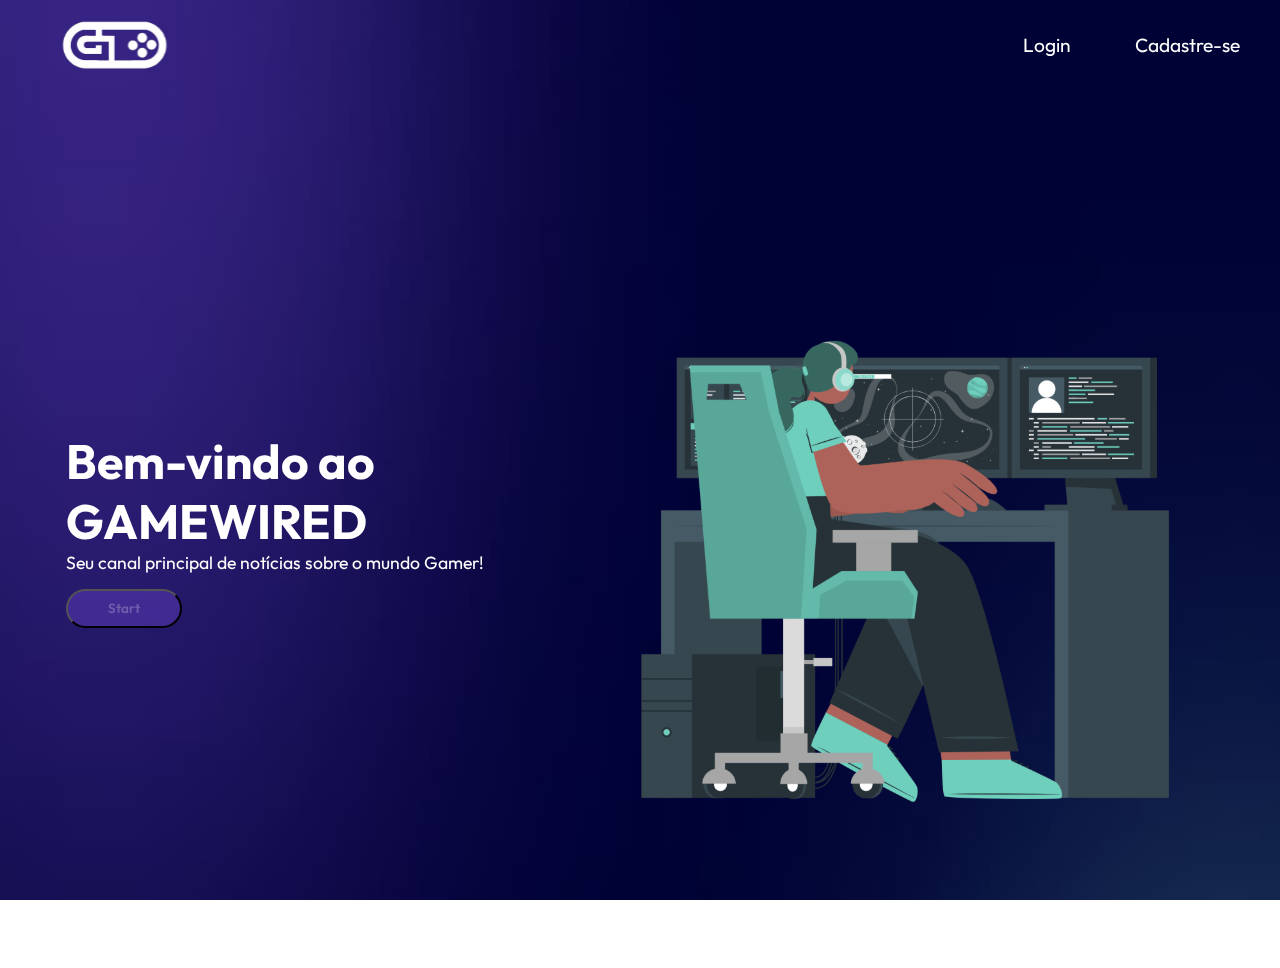
==== index.html @ 9271dee2 "Small Update" ====
<!DOCTYPE html>
<html lang="pt-BR, en">
<head>
    <meta charset="UTF-8">
    <meta name="viewport" content="width=device-width, initial-scale=1.0">

    <link rel="stylesheet" href="ASSETS/CSS/style.css">
    <link rel="stylesheet" href="ASSETS/MEDIAQ/mobile.css">
    <link rel="stylesheet" href="ASSETS/MEDIAQ/tablet.css">

    <title>GameWired</title>
</head>
<body>
    <header>
        <nav>
            <img src="ASSETS/IMGS/photos/logo.svg" alt="Logo" class="logo">

            <div>
                <a href="">
                    Login
                </a><a href="">
                    Cadastre-se
                </a>
            </div>
        </nav>
    </header>

    <main>
        <section>
            <div class="welcome">
                <h1>
                    Bem-vindo ao
                </h1>
                <span>
                    GAMEWIRED
                </span>

                <p>
                    Seu canal principal de notícias sobre o mundo Gamer!
                </p>

                <a href="ASSETS/PAGES/home.html">
                    <button>
                        Start
                    </button>
                </a>
            </div>

            <div class="img">
                <img src="ASSETS/IMGS/photos/Gaming-cuate (2) 2.svg" alt="">
            </div>

        </section>
    </main>
</body>
</html>
---- ASSETS/CSS/style.css ----
@import url('https://fonts.googleapis.com/css2?family=Fira+Code:wght@300..700&family=Outfit:wght@100..900&display=swap');


    *{
        margin: 0;
    padding: 0;
    box-sizing: border-box;
    font-family: 'Outfit';
}

body{
    background-image: url(../IMGS/photos/fundo.webp);
    background-repeat: no-repeat;
    background-size: cover;
    position: fixed;
}

header{
    width: 100vw;
    height: 10vh;
}

header > nav {
    display: flex;
    justify-content: space-between;
    align-items: center;
    height: 10vh;
}

header > nav .logo{
    width: 10vw;
    height: 12vh;
}

header > nav a{
    font-size: 1.2rem;
    text-decoration: none;
    color: #FFFFFF;
    padding: 20px;
    margin-right: 20px;

    &:hover{
        background-color: #8E5AFF;
        border-radius: 50px;
    }
}

main{
    width: 100vw;
    margin: 13vh 0px;
}

main > section {
    display: flex;
    justify-content: space-around;
    align-items: center;
}

main > section .welcome{
    color: #FFFFFF;

}

main > section h1{
    font-size: 4rem;

}

main > section span{
    font-size: 4rem;
    font-weight: bold;
}

main > section p{
    font-size: 1.2rem;
}

main > section button{
    width: 116px;
    height: 39px;
    border-radius: 50px;
    margin-top: 15px;
    color: #ffffff3d;
    background-color: #8e5aff46;
    font-weight: 600;

    &:hover{
        background-color: #8E5AFF;
        color: #FFFFFF;
    }
}
---- ASSETS/MEDIAQ/mobile.css ----
@media (max-width: 728px){

    body{
        background-image: url(../IMGS/photos/mobile.webp);
    }

    header > nav .logo{
        height: 18vh;
        width: 20vw;
    }

    header > nav a{
        font-size: 1.1rem;
        padding: 10px;
    }

    main > section{
        margin: 0px 10vw;
    }

    main > section h1{
        font-size: 2rem;
        text-wrap: nowrap;
    }

    main > section span{
        font-size: 2rem;
    }

    main > section p{
        font-size: 1.1rem;
    }

    main > section .img{
        display: none;
    }

    main > section img{
        visibility: hidden;
    }
}
---- ASSETS/MEDIAQ/tablet.css ----
@media (min-width: 729px) and (max-width: 1280px){
    body{
        background-image: url(../IMGS/photos/tablet.webp);
    }

    header > nav .logo{
        height: 14vh;
        width: 18vw;
    }

    main > section .welcome{
        margin: 20px;
    }

    main > section h1{
        font-size: 3rem;

    }

    main > section span{
        font-size: 3rem;
    }

    main > section p{
        font-size: 1.1rem;
    }

    main > section img{
        width: 50vw;
    }
}
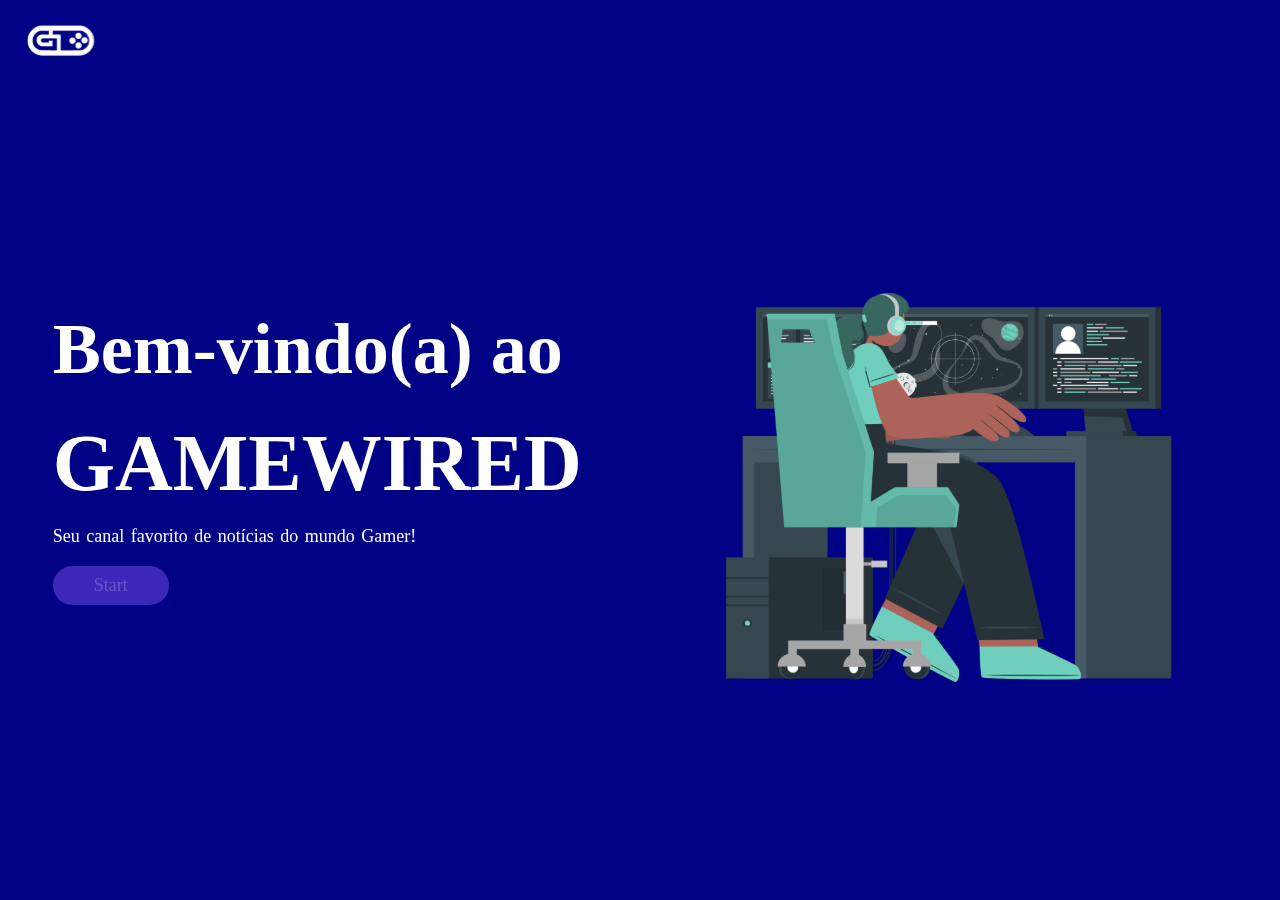
==== commit 3a43eb30: "Mudanças" ====
--- a/index.html
+++ b/index.html
@@ -1,56 +1,55 @@
 <!DOCTYPE html>
-<html lang="pt-BR, en">
+<html lang="en">
 <head>
     <meta charset="UTF-8">
     <meta name="viewport" content="width=device-width, initial-scale=1.0">
 
-    <link rel="stylesheet" href="ASSETS/CSS/style.css">
-    <link rel="stylesheet" href="ASSETS/MEDIAQ/mobile.css">
-    <link rel="stylesheet" href="ASSETS/MEDIAQ/tablet.css">
+
+    <link rel="apple-touch-icon" sizes="180x180" href="assets/favicon/apple-touch-icon.png">
+    <link rel="icon" type="image/png" sizes="32x32" href="assets/favicon/favicon-32x32.png">
+    <link rel="icon" type="image/png" sizes="16x16" href="assets/favicon/favicon-16x16.png">
+    <link rel="manifest" href="assets/favicon/site.webmanifest">
+    <link href="https://fonts.googleapis.com/icon?family=Material+Icons" rel="preconnect">
+    <link type="text/css" rel="stylesheet" href="css/materialize.min.css"  media="screen,projection">
+
+    <link rel="stylesheet" href="assets/css/reset.css">
+    <link rel="stylesheet" href="assets/css/style.css">
 
     <title>GameWired</title>
 </head>
 <body>
     <header>
-        <nav>
-            <img src="ASSETS/IMGS/photos/logo.svg" alt="Logo" class="logo">
-
-            <div>
-                <a href="">
-                    Login
-                </a><a href="">
-                    Cadastre-se
-                </a>
-            </div>
-        </nav>
+        <img
+            src="assets/imgs/logo.svg"
+            alt="Logo-GameWired">
     </header>
 
-    <main>
-        <section>
-            <div class="welcome">
-                <h1>
-                    Bem-vindo ao
-                </h1>
-                <span>
-                    GAMEWIRED
-                </span>
+<main>
+    <div class="text-area">
+        <h1>
+            Bem-vindo(a) ao
+        </h1>
 
-                <p>
-                    Seu canal principal de notícias sobre o mundo Gamer!
-                </p>
+        <span>
+            GAMEWIRED
+        </span>
 
-                <a href="ASSETS/PAGES/home.html">
-                    <button>
-                        Start
-                    </button>
-                </a>
-            </div>
+        <p>
+            Seu canal favorito de notícias do mundo Gamer!
+        </p>
 
-            <div class="img">
-                <img src="ASSETS/IMGS/photos/Gaming-cuate (2) 2.svg" alt="">
-            </div>
+        <a href="">
+            <button>
+                Start
+            </button>
+        </a>
+    </div>
 
-        </section>
-    </main>
+    <img
+        src="assets/imgs/Gaming.svg"
+        alt="Desenho representativo">
+</main>
+
+    <script type="text/javascript" src="js/materialize.min.js"></script>
 </body>
 </html>
--- a/assets/css/style.css
+++ b/assets/css/style.css
@@ -0,0 +1,8 @@
+@import url(imports/global.css);
+@import url(imports/index.css);
+
+
+/* Responsividade*/
+
+@import url(medias/mobile.css);
+@import url(medias/tablet.css);
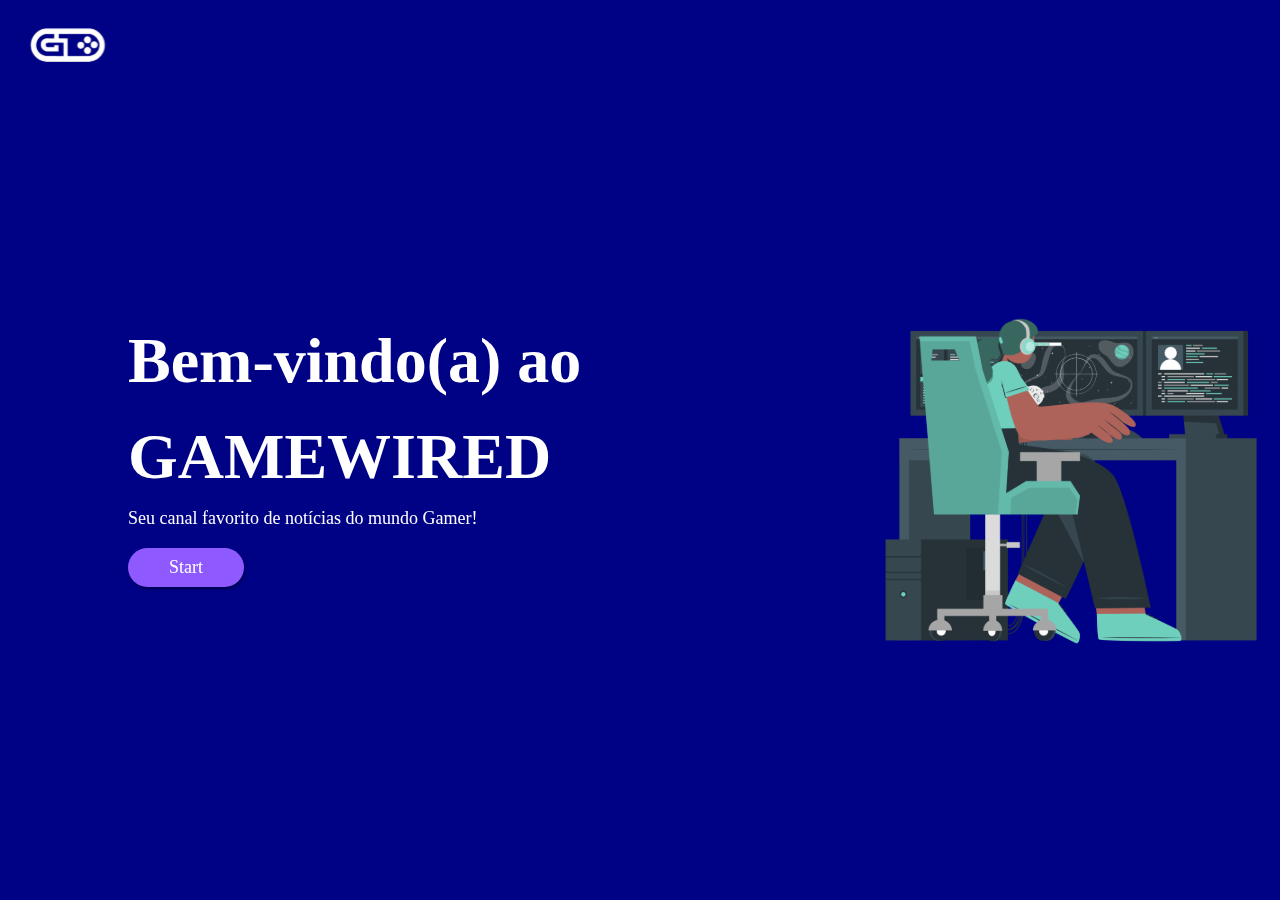
==== commit 5fdc563e: "Estou ficando louco" ====
--- a/index.html
+++ b/index.html
@@ -1,5 +1,5 @@
 <!DOCTYPE html>
-<html lang="en">
+<html lang="pt-BR">
 <head>
     <meta charset="UTF-8">
     <meta name="viewport" content="width=device-width, initial-scale=1.0">
@@ -12,8 +12,10 @@
     <link href="https://fonts.googleapis.com/icon?family=Material+Icons" rel="preconnect">
     <link type="text/css" rel="stylesheet" href="css/materialize.min.css"  media="screen,projection">
 
-    <link rel="stylesheet" href="assets/css/reset.css">
     <link rel="stylesheet" href="assets/css/style.css">
+    <link rel="stylesheet" href="assets/css/index.css">
+    <link rel="stylesheet" href="assets/css/medias/mobile.css">
+    <link rel="stylesheet" href="assets/css/medias/tablet.css">
 
     <title>GameWired</title>
 </head>
@@ -25,29 +27,31 @@
     </header>
 
 <main>
-    <div class="text-area">
-        <h1>
-            Bem-vindo(a) ao
-        </h1>
+    <div class="content">
+            <div class="text-area">
+                <h1>
+                    Bem-vindo(a) ao
+                </h1>
 
-        <span>
-            GAMEWIRED
-        </span>
+            <span>
+                GAMEWIRED
+            </span>
 
-        <p>
-            Seu canal favorito de notícias do mundo Gamer!
-        </p>
+            <p>
+                Seu canal favorito de notícias do mundo Gamer!
+            </p>
 
-        <a href="">
-            <button>
-                Start
-            </button>
-        </a>
+            <a href="assets/pages/abas/home.html">
+                <button>
+                    Start
+                </button>
+            </a>
+        </div>
+
+        <img
+            src="assets/imgs/Gaming.svg"
+            alt="Desenho representativo">
     </div>
-
-    <img
-        src="assets/imgs/Gaming.svg"
-        alt="Desenho representativo">
 </main>
 
     <script type="text/javascript" src="js/materialize.min.js"></script>
--- a/assets/css/style.css
+++ b/assets/css/style.css
@@ -1,8 +1,2 @@
+@import url(imports/reset.css);
 @import url(imports/global.css);
-@import url(imports/index.css);
-
-
-/* Responsividade*/
-
-@import url(medias/mobile.css);
-@import url(medias/tablet.css);
--- a/assets/css/index.css
+++ b/assets/css/index.css
@@ -0,0 +1,61 @@
+header {
+    width: 100vw;
+    height: 10vh;
+
+    & img{
+        height: 10vh;
+    }
+}
+
+main > .content {
+    display: flex;
+    align-items: center;
+    justify-content: space-around;
+    height: 80vh;
+}
+
+main > .content > .text-area{
+    color: #ffffff;
+    width: 30%;
+}
+
+main > .content h1{
+    font-size: 4.5rem;
+    font-weight: 700;
+}
+
+main > .content span{
+    font-size: 5rem;
+    font-weight: 700;
+}
+
+main > .content p{
+    font-size: 1.125rem;
+}
+
+main > .content a{
+    text-decoration: none;
+    text-align: center;
+    font-size: 1.125rem;
+
+    & button{
+        width: 116px;
+        height: 39px;
+        margin-top: 1rem;
+        color: #ffffff48;
+        border-radius: 50px;
+        background-color: #8e5aff2a;
+        box-shadow: 1px 2px 3px #00000069;
+
+        &:hover{
+            color: #ffffff;
+            background-color: #8E5AFF;
+            transform: scale(1.2);
+            transition: 1s;
+        }
+    }
+}
+
+main > .content img{
+    height: 60vh;
+}
--- a/assets/css/medias/mobile.css
+++ b/assets/css/medias/mobile.css
@@ -0,0 +1,43 @@
+@media (max-width: 767px){
+    body{
+        position: fixed;
+        object-fit: cover;
+        background-image: url(/GameWired/assets/imgs/Mobile.webp);
+    }
+
+    header > img{
+        height: 8vh;
+    }
+
+    main > .content > .text-area{
+        width: auto;
+        text-wrap: nowrap;
+        margin: auto 3rem;
+    }
+
+    main > .content h1{
+        font-size: 2.75rem;
+
+    }
+
+    main > .content span{
+        font-size: 2.75rem;
+    }
+
+    main > .content p{
+        font-size: 1rem;
+    }
+
+    main > .content a{
+        font-size: 1rem;
+
+        & button{
+            background-color: #8E5AFF;
+            color: #ffffff;
+        }
+    }
+
+    main > .content img{
+        visibility: hidden;
+    }
+}
--- a/assets/css/medias/tablet.css
+++ b/assets/css/medias/tablet.css
@@ -0,0 +1,63 @@
+@media (min-width: 768px) and (max-width: 1440px){
+    body{
+        position: fixed;
+        object-fit: cover;
+        background-image: url(/GameWired/assets/imgs/tablet.webp);
+    }
+
+    main > .content > .text-area{
+        width: auto;
+        margin: auto 17rem;
+        text-wrap: nowrap;
+    }
+
+    main > .content h1{
+        font-size: 4rem;
+    }
+
+    main > .content span{
+        font-size: 4rem;
+    }
+
+    main > .content p{
+        font-size: 1.5rem;
+    }
+
+    main > .content a button{
+        color: #ffffff;
+        font-size: 1.125rem;
+        background-color: #8E5AFF;
+    }
+
+    main > .content img {
+        visibility: hidden;
+    }
+}
+
+@media (min-width: 1024px) and (max-width: 1440px) and (orientation: landscape) {
+    body{
+        background-image: url(/GameWired/assets/imgs/TabletPaisagem.webp);
+        object-fit: cover;
+    }
+
+    main > .content > .text-area {
+        margin-left: 10%;
+    }
+
+    main > .content h1 {
+        font-size: 4rem;
+    }
+
+    main > .content span{
+        font-size: 4rem;
+    }
+
+    main > .content p {
+        font-size: 1.125rem;
+    }
+
+    main > .content img {
+        height: 50vh;
+        visibility: visible;
+    }
+}
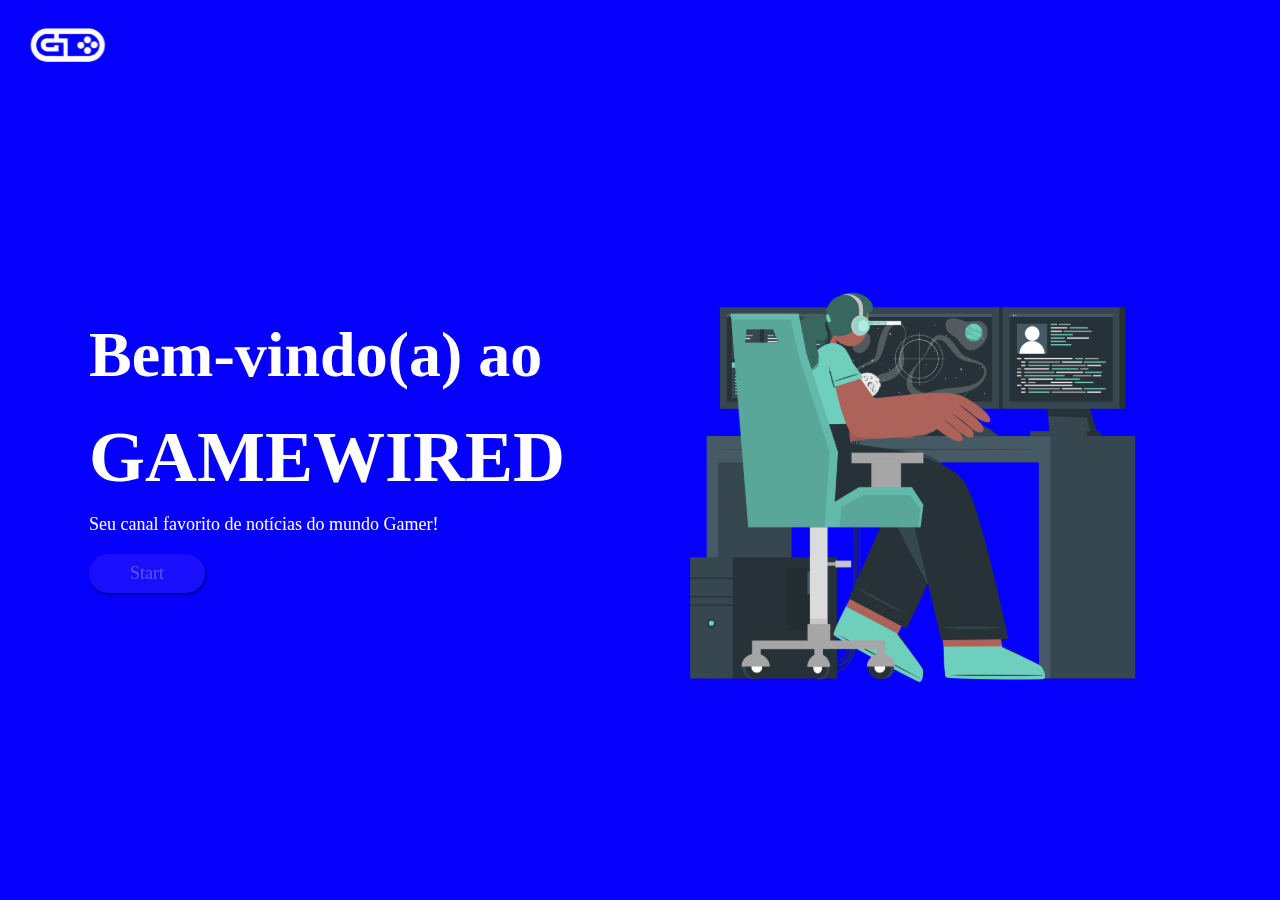
==== commit 27433080: "Update" ====
--- a/index.html
+++ b/index.html
@@ -16,6 +16,8 @@
     <link rel="stylesheet" href="assets/css/index.css">
     <link rel="stylesheet" href="assets/css/medias/mobile.css">
     <link rel="stylesheet" href="assets/css/medias/tablet.css">
+    <link rel="stylesheet" href="assets/css/medias/universal.css">
+    <link rel="stylesheet" href="assets/css/imports/global.css">
 
     <title>GameWired</title>
 </head>
@@ -48,9 +50,11 @@
             </a>
         </div>
 
-        <img
-            src="assets/imgs/Gaming.svg"
-            alt="Desenho representativo">
+        <div class="img">
+            <img
+                src="assets/imgs/Gaming.svg"
+                alt="Desenho representativo">
+        </div>
     </div>
 </main>
 
--- a/assets/css/index.css
+++ b/assets/css/index.css
@@ -7,55 +7,52 @@
     }
 }
 
-main > .content {
-    display: flex;
-    align-items: center;
-    justify-content: space-around;
-    height: 80vh;
-}
+main {
+    & .content {
+        display: flex;
+        align-items: center;
+        justify-content: space-around;
+        height: 80vh;
+    }
 
-main > .content > .text-area{
-    color: #ffffff;
-    width: 30%;
-}
+    & .content > .text-area{
+        color: #ffffff;
+        width: 30%;
+    }
 
-main > .content h1{
-    font-size: 4.5rem;
-    font-weight: 700;
-}
+    & .content h1{
+        font-weight: 700;
+    }
 
-main > .content span{
-    font-size: 5rem;
-    font-weight: 700;
-}
+    & .content span{
+        font-size: 5rem;
+        font-weight: 700;
+    }
 
-main > .content p{
-    font-size: 1.125rem;
-}
+    & .content a{
+        text-decoration: none;
+        text-align: center;
+        font-size: 1.125rem;
 
-main > .content a{
-    text-decoration: none;
-    text-align: center;
-    font-size: 1.125rem;
+        & button{
+            width: 116px;
+            height: 39px;
+            margin-top: 1rem;
+            color: #ffffff48;
+            border-radius: 50px;
+            background-color: #8e5aff2a;
+            box-shadow: 1px 2px 3px #00000069;
 
-    & button{
-        width: 116px;
-        height: 39px;
-        margin-top: 1rem;
-        color: #ffffff48;
-        border-radius: 50px;
-        background-color: #8e5aff2a;
-        box-shadow: 1px 2px 3px #00000069;
-
-        &:hover{
-            color: #ffffff;
-            background-color: #8E5AFF;
-            transform: scale(1.2);
-            transition: 1s;
+            &:hover{
+                color: #ffffff;
+                background-color: #8E5AFF;
+                transform: scale(1.2);
+                transition: 1s;
+            }
         }
     }
+
+    & .content img{
+        height: 60vh;
+    }
 }
-
-main > .content img{
-    height: 60vh;
-}
--- a/assets/css/medias/mobile.css
+++ b/assets/css/medias/mobile.css
@@ -1,43 +1,147 @@
-@media (max-width: 767px){
+/* 📱 Dispositivos Pequenos */
+@media (max-width: 360px) {
     body{
-        position: fixed;
-        object-fit: cover;
-        background-image: url(/GameWired/assets/imgs/Mobile.webp);
-    }
-
-    header > img{
-        height: 8vh;
-    }
-
-    main > .content > .text-area{
-        width: auto;
-        text-wrap: nowrap;
-        margin: auto 3rem;
-    }
-
-    main > .content h1{
-        font-size: 2.75rem;
+        background-image: url(/GameWired/assets/imgs/Fundos/MobilePequeno.webp);
 
     }
 
-    main > .content span{
-        font-size: 2.75rem;
+    main{
+
+        & .content{
+             display: flex;
+             align-items: start;
+             flex-direction: column;
+            justify-content: center;
+        }
+
+        & .content .text-area{
+            width: 100%;
+            padding: 1rem;
+        }
+
+
+        & .content h1{
+            font-size: 2.2rem;
+            text-wrap: nowrap;
+        }
+
+        & .content span{
+            font-size: 2.75rem
+        }
+
+        & .content p {
+            font-size: 0.8rem;
+            text-wrap: nowrap;
+        }
+
+        & .content a{
+            font-size: 1rem;
+
+            & button{
+                color: #ffffff;
+                background-color: #8E5AFF;
+                box-shadow: 1px 2px 3px #00000069;
+            }
+        }
+
+        & .content .img{
+           display: none;
+        }
+    }
+}
+
+/* 📲 Celulares Médios */
+@media (max-width: 390px) {
+    body{
+        background-image: url(/GameWired/assets/imgs/Fundos/MobileMedio.webp);
     }
 
-    main > .content p{
-        font-size: 1rem;
+    main{
+
+        & .content{
+            display: flex;
+            align-items: start;
+            flex-direction: column;
+            justify-content: center;
+        }
+
+        & .content .text-area{
+            width: 100%;
+            padding: 1rem;
+        }
+
+        & .content h1{
+            font-size: 2.75rem;
+        }
+
+        & .content span{
+            font-size: 3.5rem;
+        }
+
+        & .content p{
+            font-size: 1rem;
+        }
+
+        & .content a{
+            font-size: 1rem;
+
+            & button{
+                color: #ffffff;
+                background-color: #8E5AFF;
+                box-shadow: 1px 2px 3px #00000069;
+            }
+        }
+
+        & .content .img{
+            display: none;
+        }
+    }
+}
+
+/* 📲 Celulares Grandes */
+@media (max-width: 430px) {
+    body{
+        background-image: url(/GameWired/assets/imgs/Fundos/MobileGrande.webp);
     }
 
-    main > .content a{
-        font-size: 1rem;
+    main{
 
-        & button{
-            background-color: #8E5AFF;
-            color: #ffffff;
+        & .content{
+            display: flex;
+            align-items: start;
+            flex-direction: column;
+            justify-content: center;
+        }
+
+        & .content .text-area{
+            width: 100%;
+            padding: 2.5rem;
+        }
+
+        & .content h1{
+            font-size: 2.75rem;
+        }
+
+        & .content span{
+            font-size: 3.5rem;
+        }
+
+        & .content p{
+            font-size: 1rem;
+        }
+
+        & .content a{
+            font-size: 1rem;
+
+            & button{
+                color: #ffffff;
+                background-color: #8E5AFF;
+                box-shadow: 1px 2px 3px #00000069;
+            }
+        }
+
+        & .content .img{
+            display: none;
         }
     }
-
-    main > .content img{
-        visibility: hidden;
-    }
 }
--- a/assets/css/medias/tablet.css
+++ b/assets/css/medias/tablet.css
@@ -1,63 +1,71 @@
-@media (min-width: 768px) and (max-width: 1440px){
+/* 💻 Tablets Médios */
+@media (max-width: 768px) {
     body{
-        position: fixed;
-        object-fit: cover;
-        background-image: url(/GameWired/assets/imgs/tablet.webp);
+        background-image: url(/GameWired/assets/imgs/Fundos/TabletsMedio.webp);
     }
 
-    main > .content > .text-area{
-        width: auto;
-        margin: auto 17rem;
-        text-wrap: nowrap;
-    }
+    main{
 
-    main > .content h1{
-        font-size: 4rem;
-    }
+        & .content .text-area{
+            width: 55%;
+            text-wrap: nowrap;
 
-    main > .content span{
-        font-size: 4rem;
-    }
+        }
 
-    main > .content p{
-        font-size: 1.5rem;
-    }
+        & .content h1{
+            font-size: 4rem;
+        }
 
-    main > .content a button{
-        color: #ffffff;
-        font-size: 1.125rem;
-        background-color: #8E5AFF;
-    }
+        & .content span{
+            font-size: 4rem;
+        }
 
-    main > .content img {
-        visibility: hidden;
+        & .content a{
+            & button{
+                color: #ffffff;
+                background-color: #8E5AFF;
+                box-shadow: 1px 2px 3px #00000069;
+            }
+        }
+
+        & .content .img{
+            display: none;
+        }
     }
 }
 
-@media (min-width: 1024px) and (max-width: 1440px) and (orientation: landscape) {
+/* 💻 Tablets Grandes */
+@media (max-width: 834px) {
     body{
-        background-image: url(/GameWired/assets/imgs/TabletPaisagem.webp);
-        object-fit: cover;
+        background-image: url(/GameWired/assets/imgs/Fundos/TabletsGrandes.webp);
     }
 
-    main > .content > .text-area {
-        margin-left: 10%;
-    }
+    main{
 
-    main > .content h1 {
-        font-size: 4rem;
-    }
+        & .content .text-area{
+            width: 55%;
+            text-wrap: nowrap;
 
-    main > .content span{
-        font-size: 4rem;
-    }
+        }
 
-    main > .content p {
-        font-size: 1.125rem;
-    }
+        & .content h1{
+            font-size: 4rem;
+        }
 
-    main > .content img {
-        height: 50vh;
-        visibility: visible;
+        & .content span{
+            font-size: 4rem;
+        }
+
+        & .content a{
+            & button{
+                color: #ffffff;
+                background-color: #8E5AFF;
+                box-shadow: 1px 2px 3px #00000069;
+            }
+        }
+
+        & .content .img{
+            display: none;
+        }
     }
 }
--- a/assets/css/medias/universal.css
+++ b/assets/css/medias/universal.css
@@ -0,0 +1,45 @@
+/* 🖥️ Notebooks Padrão */
+@media (max-width: 1366px) {
+    body{
+        background-image: url(/GameWired/assets/imgs/Fundos/NotebooksPadrão.webp);
+    }
+
+    main{
+        & .content .text-area{
+            text-wrap: nowrap;
+
+        }
+
+        & .content h1{
+            font-size: 4rem;
+        }
+
+        & .content span{
+            font-size: 4.5rem;
+        }
+    }
+}
+
+/* 🖥️ Monitores Grandes */
+@media (min-width: 1920px) {
+    body{
+        background-image: url(/GameWired/assets/imgs/Fundos/TabletsGrandes.webp);
+    }
+
+    main{
+
+        & .content .text-area{
+            text-wrap: nowrap;
+
+        }
+
+        & .content h1{
+            font-size: 5rem;
+        }
+
+        & .content span{
+            font-size: 5rem;
+        }
+
+    }
+}
--- a/assets/css/imports/global.css
+++ b/assets/css/imports/global.css
@@ -0,0 +1,37 @@
+*{
+    font-family: 'Outfit', 'Fira Code', 'Inter', 'Roboto', 'SF Pro Text';
+    margin: 0;
+    padding: 0;
+    box-sizing: border-box;
+}
+
+body{
+    height: 100vh;
+    background-size: cover;
+    background-color: #0400fc;
+    background-repeat: no-repeat;
+    background-image: url(/GameWired/assets/imgs/Fundos/Tamanhos.webp);
+    backdrop-filter: blur(10px);
+
+}
+
+.content {
+        display: flex;
+        align-items: center;
+        justify-content: space-around;
+
+h1{
+    font-size: 5rem;
+}
+h2{
+    font-size: 3.5rem;
+}
+h3{
+    font-size: 2rem;
+}
+h4{
+    font-size: 1.25rem;
+}
+p{
+    font-size: 1.125rem;
+}
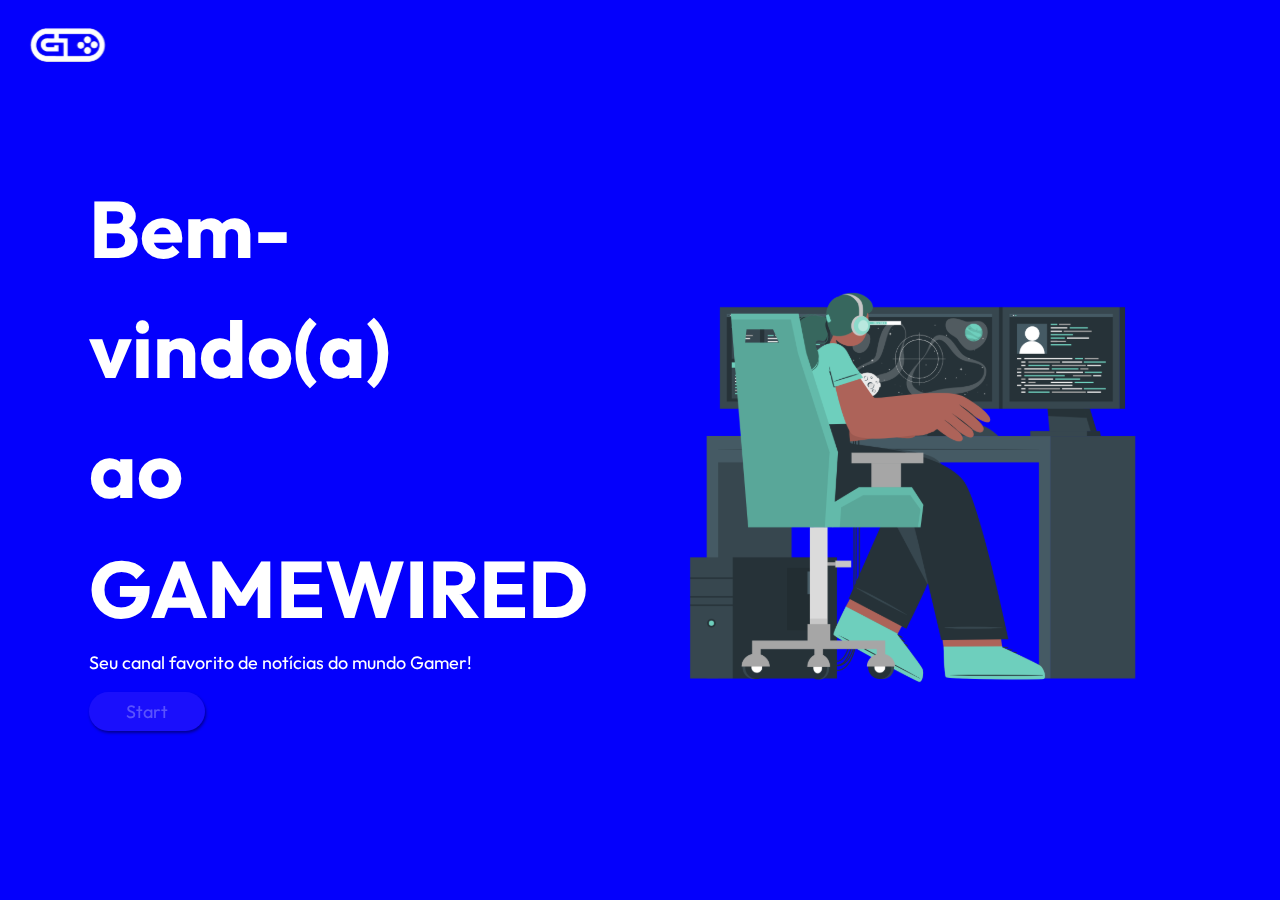
==== commit ae911109: "Correções" ====
--- a/index.html
+++ b/index.html
@@ -14,10 +14,9 @@
 
     <link rel="stylesheet" href="assets/css/style.css">
     <link rel="stylesheet" href="assets/css/index.css">
+    <link rel="stylesheet" href="assets/css/imports/global.css">
     <link rel="stylesheet" href="assets/css/medias/mobile.css">
     <link rel="stylesheet" href="assets/css/medias/tablet.css">
-    <link rel="stylesheet" href="assets/css/medias/universal.css">
-    <link rel="stylesheet" href="assets/css/imports/global.css">
 
     <title>GameWired</title>
 </head>
--- a/assets/css/style.css
+++ b/assets/css/style.css
@@ -1,2 +1,4 @@
+@import url(https://fonts.googleapis.com/css2?family=Fira+Code:wght@300..700&family=Inter:ital,opsz,wght@0,14..32,100..900;1,14..32,100..900&family=Mulish:ital,wght@0,200..1000;1,200..1000&family=Outfit:wght@100..900&family=Poppins:ital,wght@0,100;0,200;0,300;0,400;0,500;0,600;0,700;0,800;0,900;1,100;1,200;1,300;1,400;1,500;1,600;1,700;1,800;1,900&family=Roboto:ital,wght@0,100..900;1,100..900&family=Saira:ital,wght@0,100..900;1,100..900&family=Work+Sans:ital,wght@0,100..900;1,100..900&display=swap);
+
 @import url(imports/reset.css);
 @import url(imports/global.css);
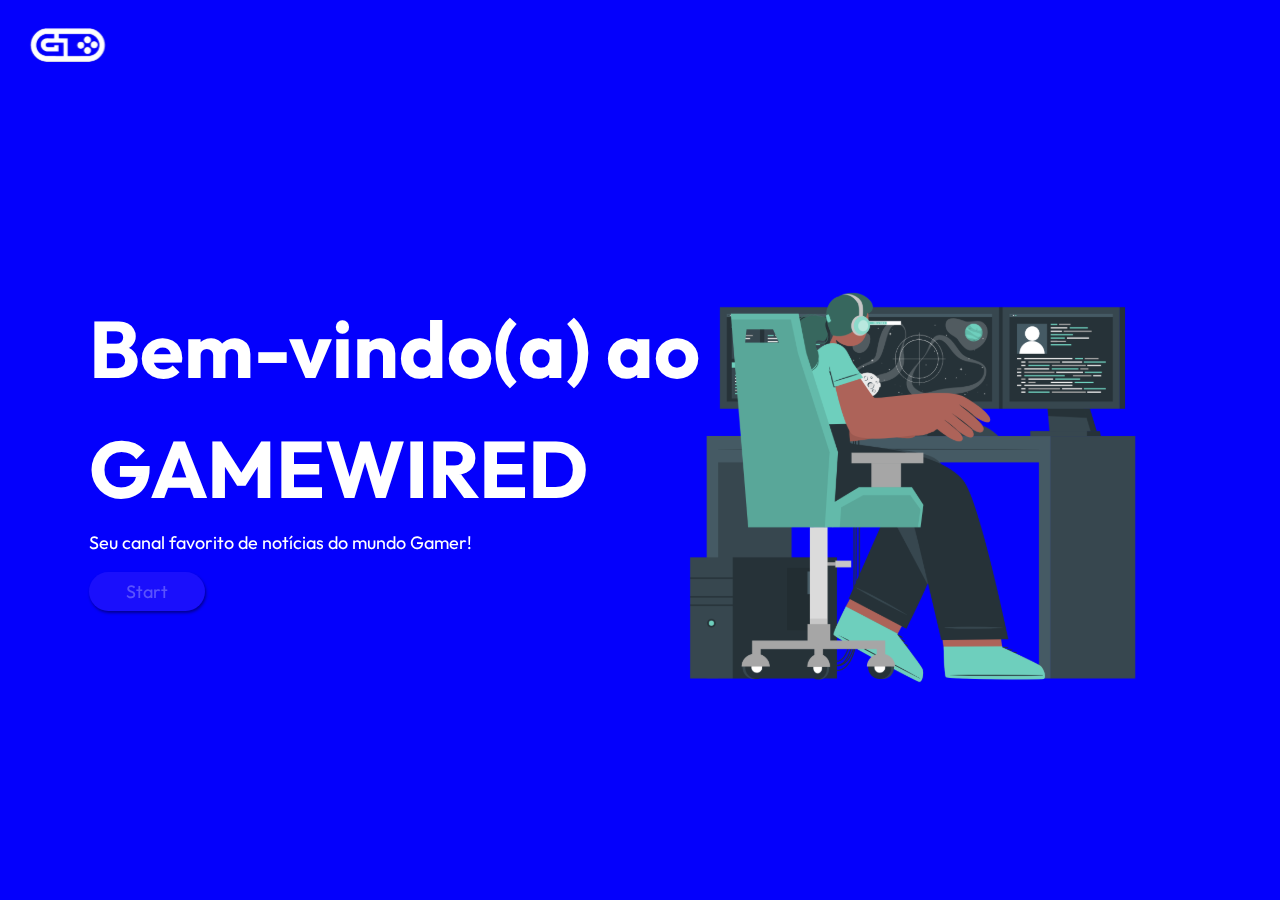
==== commit 4cb98151: "Testes ++" ====
--- a/index.html
+++ b/index.html
@@ -11,7 +11,7 @@
     <link rel="manifest" href="assets/favicon/site.webmanifest">
     <link href="https://fonts.googleapis.com/icon?family=Material+Icons" rel="preconnect">
     <link type="text/css" rel="stylesheet" href="css/materialize.min.css"  media="screen,projection">
-
+    
     <link rel="stylesheet" href="assets/css/style.css">
     <link rel="stylesheet" href="assets/css/index.css">
     <link rel="stylesheet" href="assets/css/imports/global.css">
--- a/assets/css/imports/global.css
+++ b/assets/css/imports/global.css
@@ -7,11 +7,12 @@
 
 body{
     height: 100vh;
+    text-wrap: nowrap;
     background-size: cover;
+    backdrop-filter: blur(10px);
     background-color: #0400fc;
     background-repeat: no-repeat;
-    background-image: url(/GameWired/assets/imgs/Fundos/Tamanhos.webp);
-    backdrop-filter: blur(10px);
+    background-image: url(/GameWired/assets/imgs/Fundos/Monitor.webp);
 
 }
 
@@ -19,13 +20,16 @@
         display: flex;
         align-items: center;
         justify-content: space-around;
+}
 
 h1{
     font-size: 5rem;
 }
+
 h2{
     font-size: 3.5rem;
 }
+
 h3{
     font-size: 2rem;
 }
--- a/assets/css/medias/mobile.css
+++ b/assets/css/medias/mobile.css
@@ -1,7 +1,7 @@
 /* 📱 Dispositivos Pequenos */
 @media (max-width: 360px) {
     body{
-        background-image: url(/GameWired/assets/imgs/Fundos/MobilePequeno.webp);
+        background-image: url(/GameWired/assets/imgs/Fundos/RolagemMobile.webp);
 
     }
 
@@ -53,7 +53,7 @@
 /* 📲 Celulares Médios */
 @media (max-width: 390px) {
     body{
-        background-image: url(/GameWired/assets/imgs/Fundos/MobileMedio.webp);
+        background-image: url(/GameWired/assets/imgs/Fundos/RolagemMobileM.webp);
     }
 
     main{
@@ -101,7 +101,7 @@
 /* 📲 Celulares Grandes */
 @media (max-width: 430px) {
     body{
-        background-image: url(/GameWired/assets/imgs/Fundos/MobileGrande.webp);
+        background-image: url(/GameWired/assets/imgs/Fundos/RolagemMobileG.webpWW);
     }
 
     main{
--- a/assets/css/medias/tablet.css
+++ b/assets/css/medias/tablet.css
@@ -1,7 +1,7 @@
 /* 💻 Tablets Médios */
 @media (max-width: 768px) {
     body{
-        background-image: url(/GameWired/assets/imgs/Fundos/TabletsMedio.webp);
+        background-image: url(/GameWired/assets/imgs/Fundos/RolagemTabletM.webp);
     }
 
     main{
@@ -37,7 +37,7 @@
 /* 💻 Tablets Grandes */
 @media (max-width: 834px) {
     body{
-        background-image: url(/GameWired/assets/imgs/Fundos/TabletsGrandes.webp);
+        background-image: url(/GameWired/assets/imgs/Fundos/RolagemTabletG.webp);
     }
 
     main{
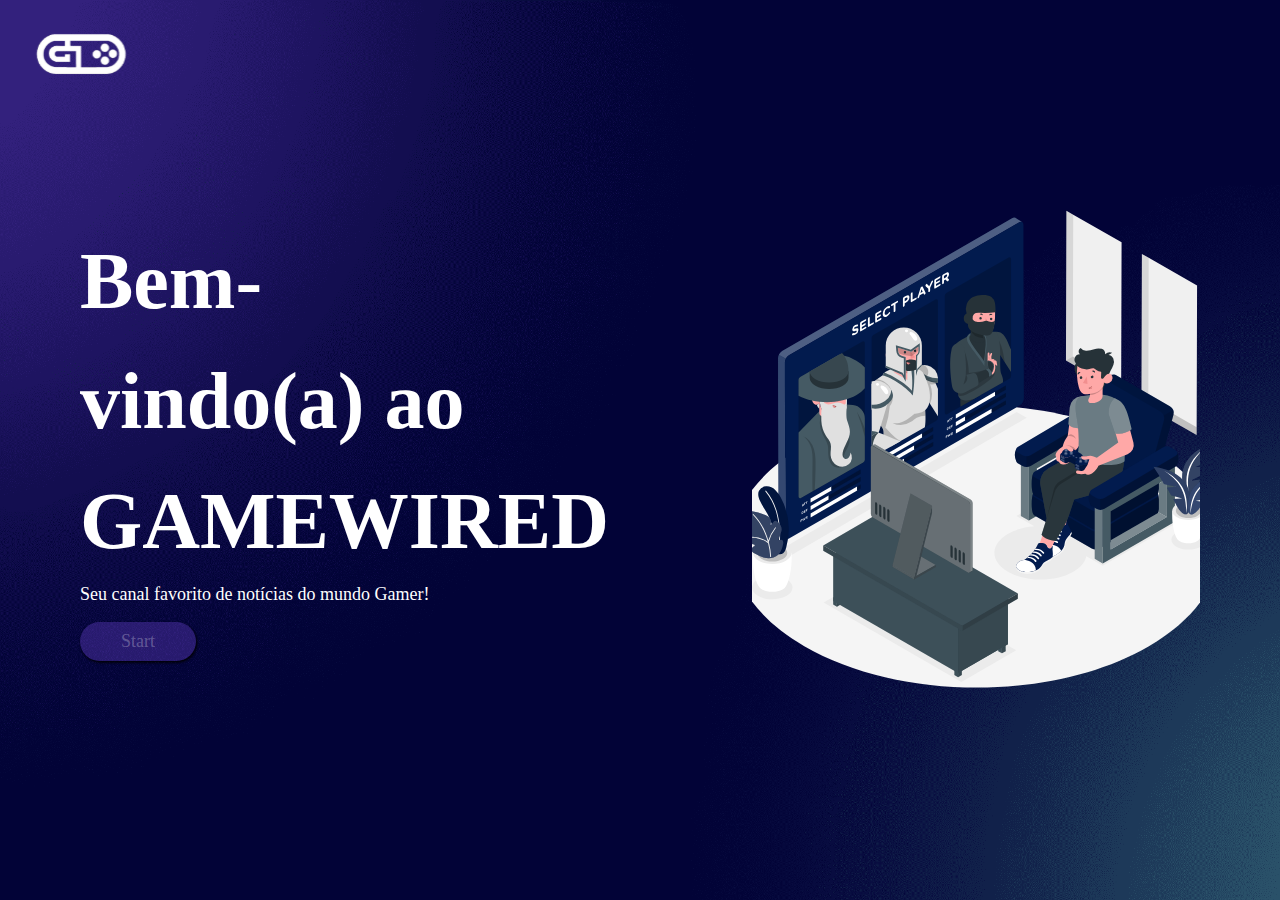
==== commit 96c0e190: "Organização" ====
--- a/index.html
+++ b/index.html
@@ -3,27 +3,18 @@
 <head>
     <meta charset="UTF-8">
     <meta name="viewport" content="width=device-width, initial-scale=1.0">
+                            <title>GameWired</title>
+
+    <link rel="preconnect" href="https://fonts.googleapis.com">
+    <link rel="preconnect" href="https://fonts.gstatic.com" crossorigin>
 
 
-    <link rel="apple-touch-icon" sizes="180x180" href="assets/favicon/apple-touch-icon.png">
-    <link rel="icon" type="image/png" sizes="32x32" href="assets/favicon/favicon-32x32.png">
-    <link rel="icon" type="image/png" sizes="16x16" href="assets/favicon/favicon-16x16.png">
-    <link rel="manifest" href="assets/favicon/site.webmanifest">
-    <link href="https://fonts.googleapis.com/icon?family=Material+Icons" rel="preconnect">
-    <link type="text/css" rel="stylesheet" href="css/materialize.min.css"  media="screen,projection">
-    
-    <link rel="stylesheet" href="assets/css/style.css">
-    <link rel="stylesheet" href="assets/css/index.css">
-    <link rel="stylesheet" href="assets/css/imports/global.css">
-    <link rel="stylesheet" href="assets/css/medias/mobile.css">
-    <link rel="stylesheet" href="assets/css/medias/tablet.css">
-
-    <title>GameWired</title>
+    <link rel="stylesheet" href="css/style.css">
 </head>
 <body>
     <header>
         <img
-            src="assets/imgs/logo.svg"
+            src="assets/images/Logo.svg"
             alt="Logo-GameWired">
     </header>
 
@@ -42,7 +33,7 @@
                 Seu canal favorito de notícias do mundo Gamer!
             </p>
 
-            <a href="assets/pages/abas/home.html">
+            <a href="pages/home.html">
                 <button>
                     Start
                 </button>
@@ -51,12 +42,10 @@
 
         <div class="img">
             <img
-                src="assets/imgs/Gaming.svg"
+                src="assets/images/Gaming.svg"
                 alt="Desenho representativo">
         </div>
     </div>
 </main>
-
-    <script type="text/javascript" src="js/materialize.min.js"></script>
 </body>
 </html>
--- a/css/style.css
+++ b/css/style.css
@@ -0,0 +1,16 @@
+/*Fontes*/
+
+/* Reset e Configurações Globais*/
+@import url('base/_reset.css');
+@import url('base/_global.css');
+
+/* Reutilização de Layouts */
+@import url('layout/_footer.css');
+@import url('layout/_navBar.css');
+
+/*Estilo de Páginas*/
+@import url(pages/index.css);
+@import url('pages/home.css');
+
+/* Rsponsividade (Media Queries) */
+@import url('media/_universal.css');
